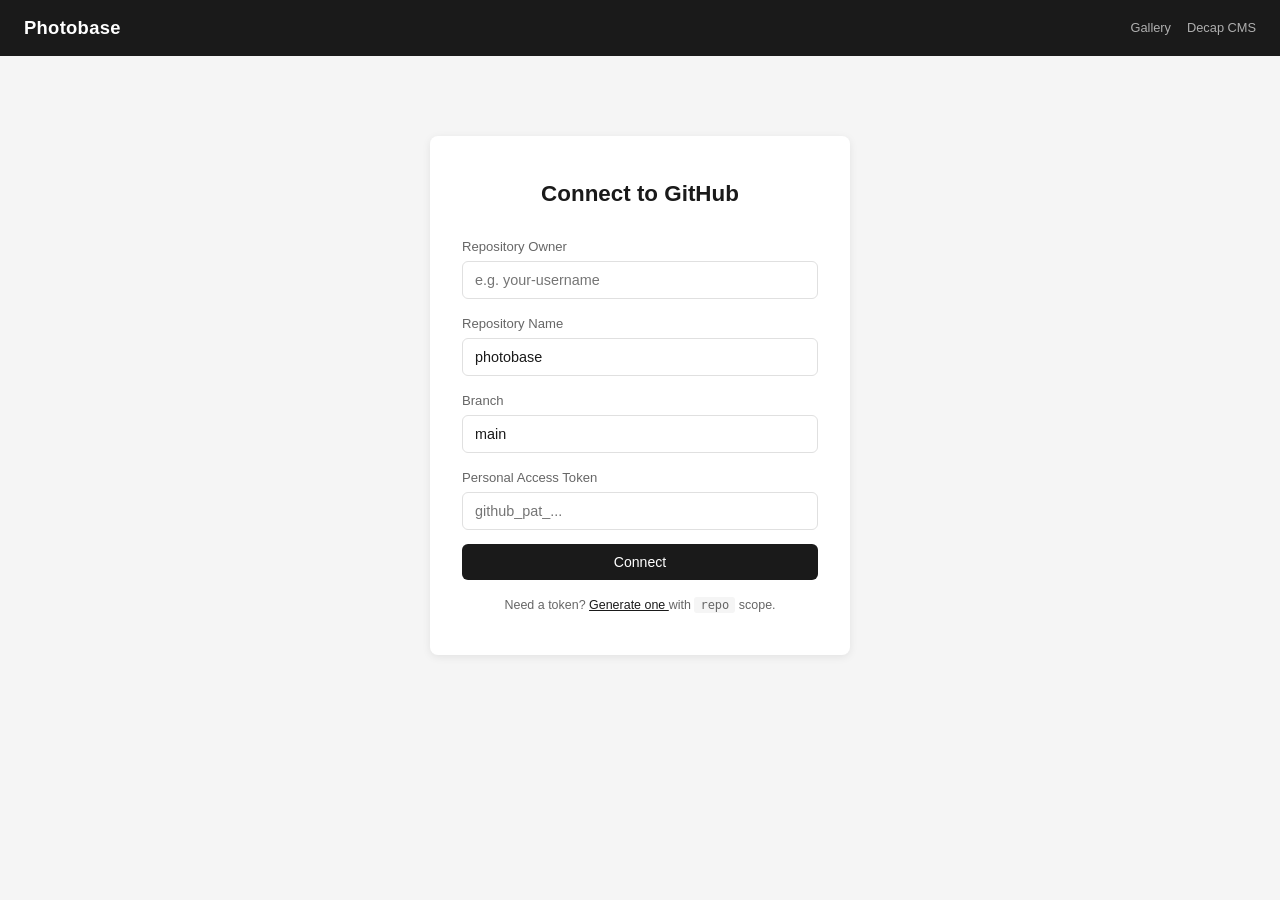
==== manage/index.html @ 69cb4436 "Initial commit" ====
<!DOCTYPE html>
<html lang="en">
<head>
  <meta charset="UTF-8" />
  <meta name="viewport" content="width=device-width, initial-scale=1.0" />
  <title>Photobase — Manage</title>
  <link rel="stylesheet" href="../style.css" />
  <style>
    .connect-form {
      max-width: 420px;
      margin: 80px auto;
      padding: 40px 32px;
      background: var(--surface);
      border-radius: var(--radius);
      box-shadow: var(--shadow);
    }

    .connect-form h1 {
      font-size: 1.4rem;
      margin-bottom: 24px;
      text-align: center;
    }

    .form-group {
      margin-bottom: 14px;
    }

    .form-group label {
      display: block;
      font-size: 0.82rem;
      font-weight: 500;
      margin-bottom: 4px;
      color: var(--text-secondary);
    }

    .form-group input,
    .form-group textarea {
      width: 100%;
      padding: 10px 12px;
      border: 1px solid var(--border);
      border-radius: 6px;
      font-size: 0.9rem;
      font-family: inherit;
      background: var(--surface);
      color: var(--text);
    }

    .form-group input:focus,
    .form-group textarea:focus {
      outline: none;
      border-color: var(--text);
    }

    .btn {
      padding: 10px 20px;
      border: none;
      border-radius: 6px;
      font-size: 0.88rem;
      font-weight: 500;
      cursor: pointer;
      transition: background 0.2s, opacity 0.2s;
      font-family: inherit;
    }

    .btn:disabled {
      opacity: 0.5;
      cursor: not-allowed;
    }

    .btn-primary {
      background: var(--text);
      color: white;
    }

    .btn-primary:hover:not(:disabled) {
      background: #333;
    }

    .btn-danger {
      background: #e74c3c;
      color: white;
    }

    .btn-danger:hover:not(:disabled) {
      background: #c0392b;
    }

    .btn-outline {
      background: transparent;
      border: 1px solid var(--border);
      color: var(--text);
    }

    .btn-outline:hover:not(:disabled) {
      background: var(--bg);
    }

    .hint {
      font-size: 0.78rem;
      color: var(--text-secondary);
      text-align: center;
      margin-top: 16px;
      line-height: 1.5;
    }

    .hint a {
      color: var(--text);
    }

    .hint code {
      font-size: 0.75rem;
      background: var(--bg);
      padding: 1px 6px;
      border-radius: 3px;
    }

    .dashboard-header {
      display: flex;
      align-items: center;
      justify-content: space-between;
      padding: 14px 24px;
      background: var(--text);
      color: white;
    }

    .dashboard-header h2 {
      font-size: 1.05rem;
      font-weight: 600;
    }

    .dashboard-header .repo-badge {
      font-size: 0.78rem;
      color: rgba(255,255,255,0.55);
    }

    .dashboard-header .btn-outline {
      color: white;
      border-color: rgba(255,255,255,0.3);
      font-size: 0.8rem;
      padding: 6px 14px;
    }

    .dashboard-header .btn-outline:hover {
      border-color: rgba(255,255,255,0.6);
    }

    .toolbar {
      display: flex;
      gap: 8px;
      align-items: center;
      padding: 14px 24px;
      background: var(--surface);
      border-bottom: 1px solid var(--border);
      flex-wrap: wrap;
    }

    .save-status {
      font-size: 0.82rem;
      color: var(--text-secondary);
      margin-left: auto;
    }

    .save-status.success { color: #27ae60; }
    .save-status.error { color: #e74c3c; }
    .save-status.loading { color: #e67e22; }

    .admin-grid {
      display: grid;
      grid-template-columns: repeat(auto-fill, minmax(280px, 1fr));
      gap: 16px;
      padding: 24px;
    }

    .admin-card {
      background: var(--surface);
      border-radius: var(--radius);
      box-shadow: var(--shadow);
      overflow: hidden;
      transition: transform 0.2s, opacity 0.2s;
      position: relative;
    }

    .admin-card.dragging {
      opacity: 0.4;
      transform: scale(0.96);
    }

    .admin-card.drag-over {
      outline: 2px dashed var(--text);
      outline-offset: -2px;
    }

    .admin-card img {
      width: 100%;
      height: 180px;
      object-fit: cover;
      display: block;
    }

    .admin-card .card-body {
      padding: 12px;
    }

    .admin-card .card-body h4 {
      font-size: 0.88rem;
      font-weight: 600;
      margin-bottom: 4px;
    }

    .admin-card .card-body .category-tag {
      font-size: 0.72rem;
      color: var(--text-secondary);
      background: var(--bg);
      padding: 2px 8px;
      border-radius: 10px;
      display: inline-block;
    }

    .admin-card .card-actions {
      display: flex;
      gap: 4px;
      padding: 8px 12px;
      border-top: 1px solid var(--border);
    }

    .admin-card .card-actions button {
      flex: 1;
      padding: 6px;
      border: none;
      border-radius: 4px;
      font-size: 0.78rem;
      cursor: pointer;
      transition: background 0.2s;
    }

    .drag-handle {
      position: absolute;
      top: 8px;
      left: 8px;
      background: rgba(0,0,0,0.45);
      color: white;
      width: 28px;
      height: 28px;
      border-radius: 4px;
      display: flex;
      align-items: center;
      justify-content: center;
      cursor: grab;
      font-size: 1.1rem;
      user-select: none;
      z-index: 2;
      line-height: 1;
    }

    .drag-handle:active {
      cursor: grabbing;
    }

    .modal {
      position: fixed;
      inset: 0;
      background: rgba(0,0,0,0.5);
      z-index: 1000;
      display: flex;
      align-items: center;
      justify-content: center;
      padding: 16px;
    }

    .modal-content {
      background: var(--surface);
      border-radius: var(--radius);
      padding: 32px;
      width: 100%;
      max-width: 480px;
      max-height: 90vh;
      overflow-y: auto;
    }

    .modal-content h3 {
      font-size: 1.15rem;
      margin-bottom: 20px;
    }

    .modal-close {
      float: right;
      background: none;
      border: none;
      font-size: 1.5rem;
      cursor: pointer;
      color: var(--text-secondary);
      line-height: 1;
      padding: 0 4px;
    }

    .upload-zone {
      border: 2px dashed var(--border);
      border-radius: 6px;
      padding: 28px;
      text-align: center;
      cursor: pointer;
      transition: border-color 0.2s, background 0.2s;
      color: var(--text-secondary);
      font-size: 0.85rem;
    }

    .upload-zone:hover {
      border-color: var(--text);
    }

    .upload-zone.drag-over {
      border-color: var(--text);
      background: var(--bg);
    }

    .preview-container {
      margin-top: 12px;
    }

    .preview-container img {
      max-width: 100%;
      max-height: 200px;
      border-radius: 4px;
      display: block;
    }

    .preview-container .btn {
      margin-top: 8px;
      width: 100%;
    }

    .modal-actions {
      display: flex;
      gap: 8px;
      margin-top: 20px;
    }

    .modal-actions .btn {
      flex: 1;
    }

    @media (max-width: 640px) {
      .admin-grid {
        grid-template-columns: 1fr;
        padding: 16px;
      }

      .connect-form {
        margin: 40px 16px;
        padding: 24px 20px;
      }

      .toolbar {
        padding: 12px 16px;
      }

      .dashboard-header {
        padding: 12px 16px;
      }
    }
  </style>
</head>
<body>
  <header>
    <h1>Photobase</h1>
    <nav>
      <a href="../">Gallery</a>
      <a href="../admin/">Decap CMS</a>
    </nav>
  </header>

  <div id="connect-form" class="connect-form">
    <h1>Connect to GitHub</h1>

    <div class="form-group">
      <label for="owner">Repository Owner</label>
      <input id="owner" placeholder="e.g. your-username" autocomplete="off" />
    </div>

    <div class="form-group">
      <label for="repo">Repository Name</label>
      <input id="repo" placeholder="e.g. photobase" value="photobase" autocomplete="off" />
    </div>

    <div class="form-group">
      <label for="branch">Branch</label>
      <input id="branch" value="main" autocomplete="off" />
    </div>

    <div class="form-group">
      <label for="token">Personal Access Token</label>
      <input id="token" type="password" placeholder="github_pat_..." autocomplete="off" />
    </div>

    <button class="btn btn-primary" onclick="connect()" style="width:100%">Connect</button>

    <p class="hint">
      Need a token?
      <a href="https://github.com/settings/tokens/new?scopes=repo&description=Photobase" target="_blank">
        Generate one
      </a>
      with <code>repo</code> scope.
    </p>
  </div>

  <div id="dashboard" style="display:none">
    <div class="dashboard-header">
      <div>
        <h2>Photobase Manager</h2>
        <span class="repo-badge" id="repo-badge"></span>
      </div>
      <button class="btn btn-outline" onclick="disconnect()">Disconnect</button>
    </div>

    <div class="toolbar">
      <button class="btn btn-primary" onclick="openAddModal()">+ Add Photo</button>
      <button class="btn btn-primary" onclick="saveChanges()" id="save-btn">Save Changes</button>
      <span class="save-status" id="save-status"></span>
    </div>

    <div id="photo-grid" class="admin-grid"></div>
  </div>

  <div id="modal" class="modal" style="display:none">
    <div class="modal-content">
      <button class="modal-close" onclick="closeModal()">&times;</button>
      <h3 id="modal-title">Add Photo</h3>

      <div class="form-group">
        <label for="photo-title">Title</label>
        <input id="photo-title" placeholder="Photo title" />
      </div>

      <div class="form-group">
        <label for="photo-category">Category</label>
        <input id="photo-category" placeholder="e.g. Landscape, Portrait" />
      </div>

      <div class="form-group">
        <label for="photo-description">Description</label>
        <textarea id="photo-description" rows="3" placeholder="Optional description"></textarea>
      </div>

      <div class="form-group">
        <label>Image</label>
        <div class="upload-zone" id="upload-zone">
          <p>Drop an image here or click to select</p>
        </div>
        <input type="file" id="file-input" accept="image/*" style="display:none" />
        <div class="preview-container" id="preview-container" style="display:none">
          <img id="preview-img" alt="Preview" />
          <button class="btn btn-outline" onclick="removeImage()">Remove Image</button>
        </div>
      </div>

      <div class="modal-actions">
        <button class="btn btn-primary" onclick="savePhoto()" id="save-photo-btn">Add Photo</button>
        <button class="btn btn-outline" onclick="closeModal()">Cancel</button>
      </div>

      <input type="hidden" id="edit-id" />
      <input type="hidden" id="edit-index" />
    </div>
  </div>

  <script src="app.js"></script>
</body>
</html>
---- style.css ----
*, *::before, *::after {
  margin: 0;
  padding: 0;
  box-sizing: border-box;
}

:root {
  --bg: #f5f5f5;
  --surface: #ffffff;
  --text: #1a1a1a;
  --text-secondary: #666;
  --border: #e0e0e0;
  --shadow: 0 2px 8px rgba(0,0,0,0.08);
  --radius: 8px;
  --header-height: 56px;
}

body {
  font-family: -apple-system, BlinkMacSystemFont, 'Segoe UI', Roboto, Oxygen, Ubuntu, sans-serif;
  background: var(--bg);
  color: var(--text);
  line-height: 1.6;
}

[x-cloak] {
  display: none !important;
}

header {
  background: var(--text);
  color: white;
  padding: 0 24px;
  height: var(--header-height);
  display: flex;
  align-items: center;
  justify-content: space-between;
  position: sticky;
  top: 0;
  z-index: 100;
}

header h1 {
  font-size: 1.15rem;
  font-weight: 600;
  letter-spacing: 0.3px;
}

header nav {
  display: flex;
  gap: 16px;
}

header nav a {
  color: rgba(255,255,255,0.65);
  text-decoration: none;
  font-size: 0.8rem;
  transition: color 0.2s;
}

header nav a:hover {
  color: white;
}

main {
  max-width: 1400px;
  margin: 0 auto;
  padding: 32px 16px;
}

.filters {
  display: flex;
  gap: 8px;
  flex-wrap: wrap;
  margin-bottom: 24px;
  padding-bottom: 16px;
  border-bottom: 1px solid var(--border);
}

.filter-btn {
  padding: 6px 16px;
  border: 1px solid var(--border);
  border-radius: 20px;
  background: var(--surface);
  color: var(--text-secondary);
  cursor: pointer;
  font-size: 0.82rem;
  transition: all 0.2s;
}

.filter-btn:hover {
  border-color: var(--text);
  color: var(--text);
}

.filter-btn.active {
  background: var(--text);
  color: white;
  border-color: var(--text);
}

.photo-grid {
  columns: 3;
  column-gap: 16px;
}

.photo-card {
  break-inside: avoid;
  margin-bottom: 16px;
  border-radius: var(--radius);
  overflow: hidden;
  background: var(--surface);
  box-shadow: var(--shadow);
  cursor: pointer;
  transition: transform 0.2s, box-shadow 0.2s;
}

.photo-card:hover {
  transform: translateY(-3px);
  box-shadow: 0 6px 20px rgba(0,0,0,0.1);
}

.photo-card img {
  width: 100%;
  display: block;
}

.photo-card .info {
  padding: 12px;
}

.photo-card .info h3 {
  font-size: 0.92rem;
  font-weight: 600;
  margin-bottom: 2px;
}

.photo-card .info span {
  font-size: 0.78rem;
  color: var(--text-secondary);
}

.lightbox-overlay {
  position: fixed;
  inset: 0;
  background: rgba(0,0,0,0.92);
  z-index: 1000;
  display: flex;
  align-items: center;
  justify-content: center;
}

.lightbox-content {
  position: relative;
  max-width: 90vw;
  max-height: 90vh;
}

.lightbox-content img {
  max-width: 100%;
  max-height: 85vh;
  object-fit: contain;
  border-radius: 4px;
}

.lightbox-close {
  position: absolute;
  top: -40px;
  right: 0;
  background: none;
  border: none;
  color: white;
  font-size: 2rem;
  cursor: pointer;
  padding: 4px 8px;
  line-height: 1;
}

.lightbox-nav {
  position: absolute;
  top: 50%;
  transform: translateY(-50%);
  background: rgba(255,255,255,0.08);
  border: none;
  color: white;
  font-size: 1.5rem;
  padding: 16px 10px;
  cursor: pointer;
  border-radius: 4px;
  transition: background 0.2s;
  line-height: 1;
}

.lightbox-nav:hover {
  background: rgba(255,255,255,0.2);
}

.lightbox-prev {
  left: -56px;
}

.lightbox-next {
  right: -56px;
}

.lightbox-info {
  position: absolute;
  bottom: -48px;
  left: 0;
  right: 0;
  color: rgba(255,255,255,0.8);
  text-align: center;
}

.lightbox-info h3 {
  font-size: 1rem;
  font-weight: 500;
}

.lightbox-info p {
  font-size: 0.85rem;
  color: rgba(255,255,255,0.55);
}

.empty-state {
  text-align: center;
  padding: 80px 20px;
  color: var(--text-secondary);
}

.empty-state h2 {
  font-size: 1.4rem;
  margin-bottom: 8px;
  color: var(--text);
}

.fade-enter {
  animation: fadeIn 0.25s ease;
}

@keyframes fadeIn {
  from { opacity: 0; transform: scale(0.96); }
  to { opacity: 1; transform: scale(1); }
}

@media (max-width: 1024px) {
  .photo-grid { columns: 2; }
}

@media (max-width: 640px) {
  .photo-grid { columns: 1; }

  .lightbox-prev { left: 8px; }
  .lightbox-next { right: 8px; }

  main { padding: 20px 12px; }

  header { padding: 0 16px; }
}
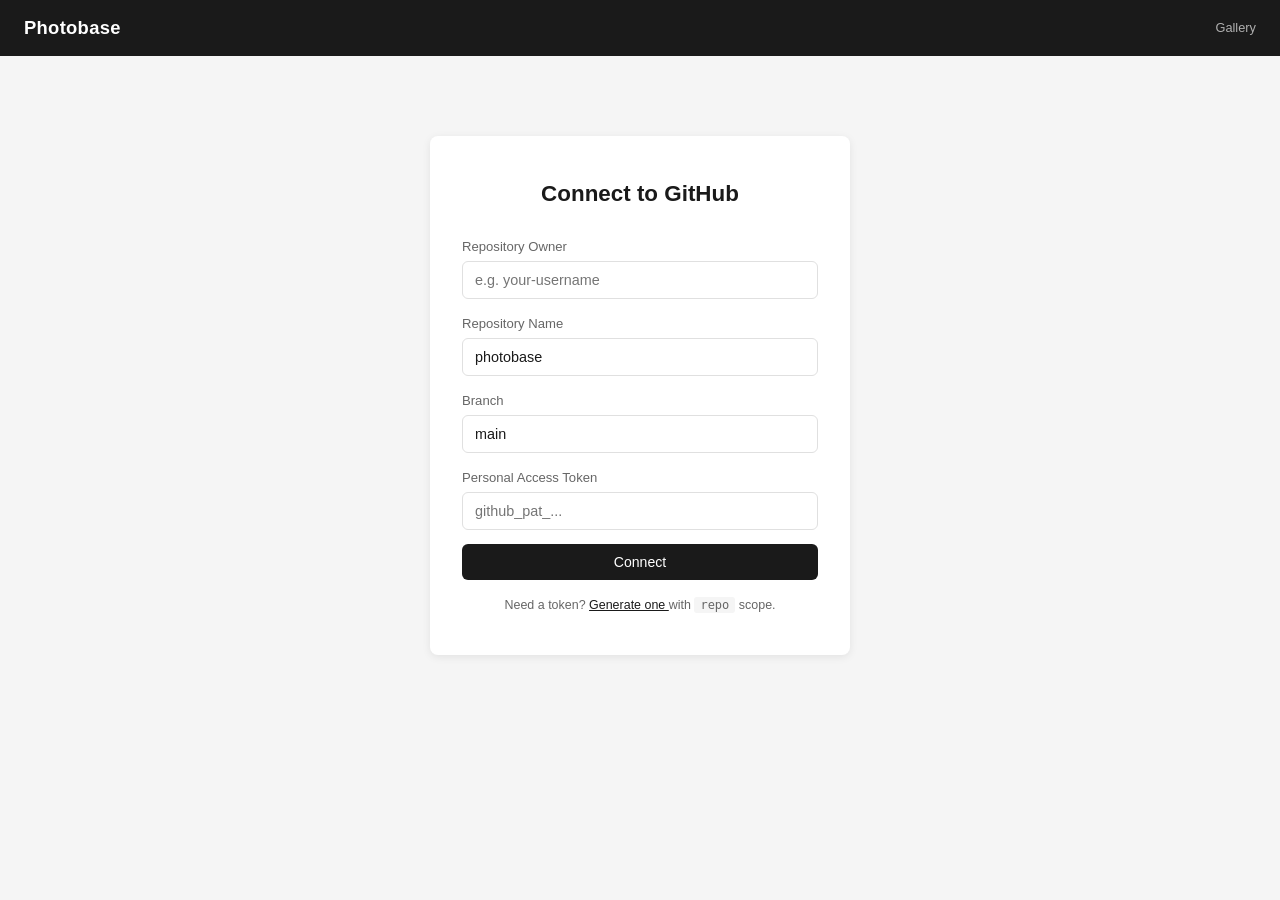
==== commit 5402c79f: "remove Decap CMS, keep PAT admin only" ====
--- a/manage/index.html
+++ b/manage/index.html
@@ -365,7 +365,6 @@
     <h1>Photobase</h1>
     <nav>
       <a href="../">Gallery</a>
-      <a href="../admin/">Decap CMS</a>
     </nav>
   </header>
 
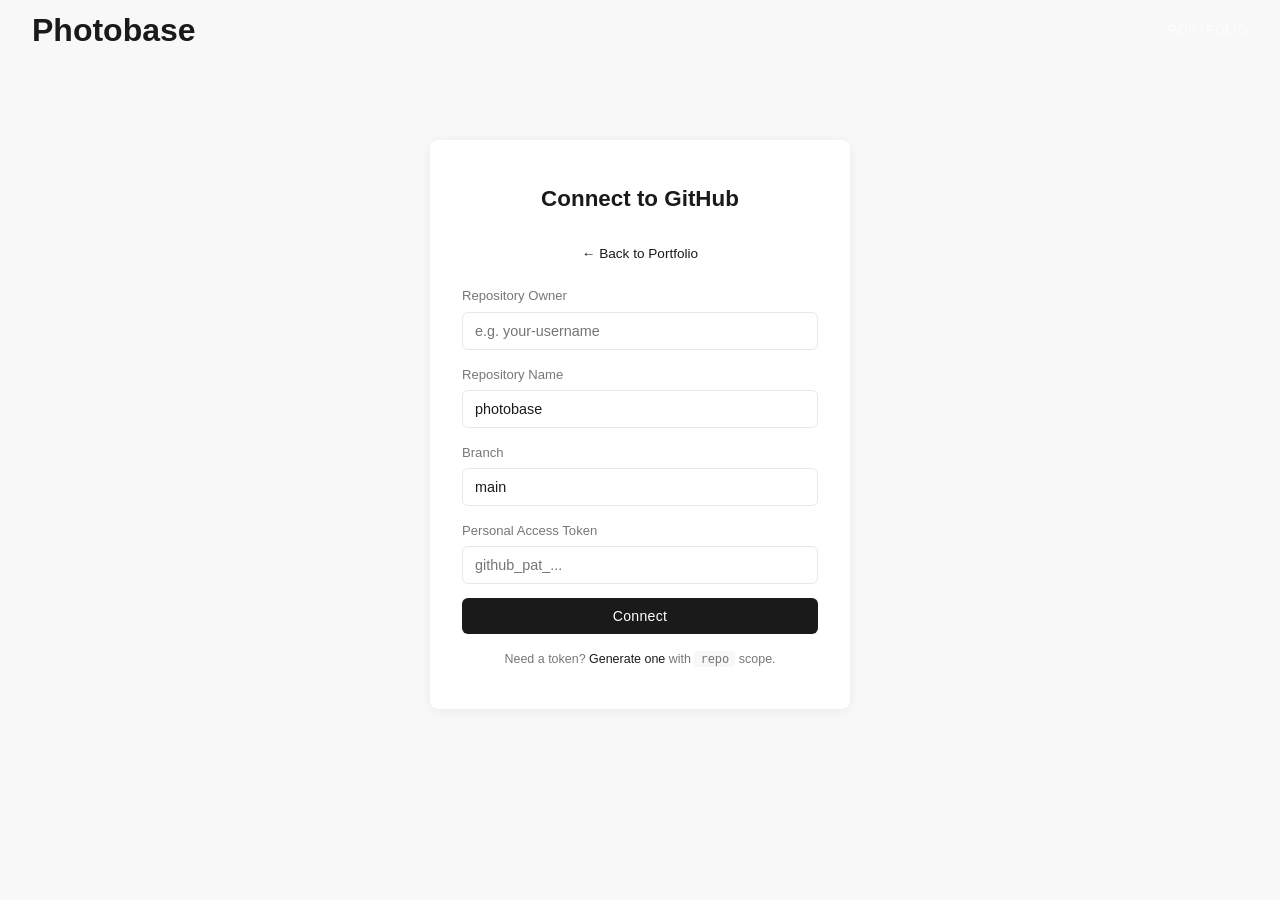
==== commit 7f8d1664: "add back-to-portfolio links on manage page" ====
--- a/manage/index.html
+++ b/manage/index.html
@@ -361,15 +361,18 @@
   </style>
 </head>
 <body>
-  <header>
+  <header style="position:relative">
     <h1>Photobase</h1>
     <nav>
-      <a href="../">Gallery</a>
+      <a href="../">Portfolio</a>
     </nav>
   </header>
 
   <div id="connect-form" class="connect-form">
     <h1>Connect to GitHub</h1>
+    <p style="text-align:center;margin-bottom:20px;font-size:0.85rem;color:var(--text-secondary)">
+      <a href="../" style="color:var(--text)">&larr; Back to Portfolio</a>
+    </p>
 
     <div class="form-group">
       <label for="owner">Repository Owner</label>
@@ -404,9 +407,12 @@
 
   <div id="dashboard" style="display:none">
     <div class="dashboard-header">
-      <div>
-        <h2>Photobase Manager</h2>
-        <span class="repo-badge" id="repo-badge"></span>
+      <div style="display:flex;align-items:center;gap:16px">
+        <a href="../" style="color:rgba(255,255,255,0.5);font-size:0.82rem">&larr; Portfolio</a>
+        <div>
+          <h2>Photobase Manager</h2>
+          <span class="repo-badge" id="repo-badge"></span>
+        </div>
       </div>
       <button class="btn btn-outline" onclick="disconnect()">Disconnect</button>
     </div>
--- a/style.css
+++ b/style.css
@@ -5,86 +5,296 @@
 }
 
 :root {
-  --bg: #f5f5f5;
+  --bg: #f8f8f8;
   --surface: #ffffff;
   --text: #1a1a1a;
-  --text-secondary: #666;
-  --border: #e0e0e0;
-  --shadow: 0 2px 8px rgba(0,0,0,0.08);
+  --text-secondary: #777;
+  --text-light: #aaa;
+  --border: #e8e8e8;
+  --shadow: 0 2px 12px rgba(0,0,0,0.06);
   --radius: 8px;
-  --header-height: 56px;
+  --header-height: 60px;
+  --section-padding: 80px 0;
+  --content-width: 1200px;
+  --font: -apple-system, BlinkMacSystemFont, 'Segoe UI', Roboto, Oxygen, Ubuntu, sans-serif;
+}
+
+html {
+  scroll-behavior: smooth;
 }
 
 body {
-  font-family: -apple-system, BlinkMacSystemFont, 'Segoe UI', Roboto, Oxygen, Ubuntu, sans-serif;
+  font-family: var(--font);
   background: var(--bg);
   color: var(--text);
-  line-height: 1.6;
-}
-
-[x-cloak] {
-  display: none !important;
-}
+  line-height: 1.7;
+  animation: pageIn 0.4s ease;
+}
+
+@keyframes pageIn {
+  from { opacity: 0; }
+  to { opacity: 1; }
+}
+
+[x-cloak] { display: none !important; }
+
+img { max-width: 100%; display: block; }
+a { color: inherit; text-decoration: none; }
+
+.container {
+  max-width: var(--content-width);
+  margin: 0 auto;
+  padding: 0 24px;
+}
+
+section {
+  padding: var(--section-padding);
+}
+
+.section-title {
+  font-size: 1.8rem;
+  font-weight: 300;
+  text-align: center;
+  margin-bottom: 8px;
+  letter-spacing: 1px;
+}
+
+.section-subtitle {
+  text-align: center;
+  color: var(--text-secondary);
+  margin-bottom: 48px;
+  font-size: 0.95rem;
+}
+
+.btn {
+  display: inline-block;
+  padding: 12px 32px;
+  border-radius: 30px;
+  font-size: 0.9rem;
+  font-weight: 500;
+  cursor: pointer;
+  transition: all 0.25s;
+  border: none;
+  font-family: inherit;
+  letter-spacing: 0.3px;
+}
+
+.btn-primary {
+  background: var(--text);
+  color: white;
+}
+
+.btn-primary:hover {
+  background: #333;
+  transform: translateY(-1px);
+}
+
+.btn-outline {
+  background: transparent;
+  border: 1px solid currentColor;
+}
+
+/* ========== Navigation ========== */
 
 header {
-  background: var(--text);
-  color: white;
-  padding: 0 24px;
+  position: fixed;
+  top: 0;
+  left: 0;
+  right: 0;
   height: var(--header-height);
   display: flex;
   align-items: center;
   justify-content: space-between;
-  position: sticky;
-  top: 0;
-  z-index: 100;
-}
-
-header h1 {
-  font-size: 1.15rem;
+  padding: 0 32px;
+  background: transparent;
+  z-index: 1000;
+  transition: background 0.3s, box-shadow 0.3s;
+}
+
+header.scrolled {
+  background: rgba(255,255,255,0.97);
+  box-shadow: 0 1px 8px rgba(0,0,0,0.08);
+  backdrop-filter: blur(8px);
+}
+
+header.scrolled .logo,
+header.scrolled nav a {
+  color: var(--text);
+}
+
+.logo {
+  font-size: 1.1rem;
   font-weight: 600;
-  letter-spacing: 0.3px;
+  letter-spacing: 0.5px;
+  color: white;
+  transition: color 0.3s;
 }
 
 header nav {
   display: flex;
-  gap: 16px;
+  gap: 28px;
 }
 
 header nav a {
-  color: rgba(255,255,255,0.65);
-  text-decoration: none;
-  font-size: 0.8rem;
+  font-size: 0.82rem;
+  font-weight: 500;
+  color: rgba(255,255,255,0.8);
   transition: color 0.2s;
+  letter-spacing: 0.5px;
+  text-transform: uppercase;
 }
 
 header nav a:hover {
   color: white;
 }
 
-main {
-  max-width: 1400px;
-  margin: 0 auto;
-  padding: 32px 16px;
+header.scrolled nav a {
+  color: var(--text-secondary);
+}
+
+header.scrolled nav a:hover,
+header.scrolled nav a.active {
+  color: var(--text);
+}
+
+header nav a.active {
+  color: white;
+}
+
+.menu-backdrop {
+  display: none;
+}
+
+@media (max-width: 768px) {
+  .menu-backdrop {
+    display: block;
+    position: fixed;
+    inset: 0;
+    background: rgba(0,0,0,0.3);
+    z-index: 999;
+  }
+}
+
+.hamburger {
+  display: none;
+  background: none;
+  border: none;
+  cursor: pointer;
+  padding: 4px;
+  z-index: 1001;
+}
+
+.hamburger span {
+  display: block;
+  width: 22px;
+  height: 2px;
+  background: white;
+  margin: 5px 0;
+  transition: all 0.3s;
+  border-radius: 1px;
+}
+
+header.scrolled .hamburger span {
+  background: var(--text);
+}
+
+.hamburger.open span:nth-child(1) {
+  transform: rotate(45deg) translate(5px, 5px);
+}
+
+.hamburger.open span:nth-child(2) {
+  opacity: 0;
+}
+
+.hamburger.open span:nth-child(3) {
+  transform: rotate(-45deg) translate(5px, -5px);
+}
+
+/* ========== Hero ========== */
+
+#home {
+  position: relative;
+  height: 100vh;
+  min-height: 500px;
+  display: flex;
+  align-items: center;
+  justify-content: center;
+  overflow: hidden;
+  padding: 0;
+}
+
+.hero-bg {
+  position: absolute;
+  inset: 0;
+  background-size: cover;
+  background-position: center;
+}
+
+.hero-overlay {
+  position: absolute;
+  inset: 0;
+  background: rgba(0,0,0,0.45);
+}
+
+.hero-content {
+  position: relative;
+  z-index: 1;
+  text-align: center;
+  color: white;
+  padding: 24px;
+}
+
+.hero-content h1 {
+  font-size: 3.5rem;
+  font-weight: 200;
+  letter-spacing: 3px;
+  margin-bottom: 16px;
+  line-height: 1.2;
+}
+
+.hero-content p {
+  font-size: 1.1rem;
+  font-weight: 300;
+  opacity: 0.85;
+  margin-bottom: 36px;
+  letter-spacing: 1px;
+}
+
+.hero-content .btn {
+  color: white;
+  border: 1px solid rgba(255,255,255,0.6);
+}
+
+.hero-content .btn:hover {
+  background: white;
+  color: var(--text);
+  border-color: white;
+}
+
+/* ========== Gallery ========== */
+
+#gallery {
+  background: var(--surface);
 }
 
 .filters {
   display: flex;
   gap: 8px;
   flex-wrap: wrap;
-  margin-bottom: 24px;
-  padding-bottom: 16px;
-  border-bottom: 1px solid var(--border);
+  justify-content: center;
+  margin-bottom: 32px;
 }
 
 .filter-btn {
-  padding: 6px 16px;
+  padding: 6px 18px;
   border: 1px solid var(--border);
   border-radius: 20px;
-  background: var(--surface);
+  background: transparent;
   color: var(--text-secondary);
   cursor: pointer;
   font-size: 0.82rem;
   transition: all 0.2s;
+  font-family: inherit;
 }
 
 .filter-btn:hover {
@@ -108,15 +318,12 @@
   margin-bottom: 16px;
   border-radius: var(--radius);
   overflow: hidden;
-  background: var(--surface);
-  box-shadow: var(--shadow);
   cursor: pointer;
-  transition: transform 0.2s, box-shadow 0.2s;
+  transition: transform 0.3s;
 }
 
 .photo-card:hover {
-  transform: translateY(-3px);
-  box-shadow: 0 6px 20px rgba(0,0,0,0.1);
+  transform: translateY(-4px);
 }
 
 .photo-card img {
@@ -125,25 +332,252 @@
 }
 
 .photo-card .info {
-  padding: 12px;
-}
-
-.photo-card .info h3 {
+  display: none;
+}
+
+/* ========== Services ========== */
+
+.services-grid {
+  display: grid;
+  grid-template-columns: repeat(auto-fit, minmax(240px, 1fr));
+  gap: 24px;
+}
+
+.service-card {
+  background: var(--surface);
+  border-radius: var(--radius);
+  padding: 40px 28px;
+  text-align: center;
+  box-shadow: var(--shadow);
+  transition: transform 0.25s;
+}
+
+.service-card:hover {
+  transform: translateY(-3px);
+}
+
+.service-card .icon {
+  width: 56px;
+  height: 56px;
+  border-radius: 50%;
+  background: var(--bg);
+  display: flex;
+  align-items: center;
+  justify-content: center;
+  margin: 0 auto 20px;
+  font-size: 1.3rem;
+  color: var(--text);
+}
+
+.service-card h3 {
+  font-size: 1.05rem;
+  font-weight: 600;
+  margin-bottom: 12px;
+}
+
+.service-card p {
+  font-size: 0.9rem;
+  color: var(--text-secondary);
+  line-height: 1.6;
+}
+
+/* ========== Testimonials ========== */
+
+#testimonials {
+  background: var(--surface);
+}
+
+.testimonials-grid {
+  display: grid;
+  grid-template-columns: repeat(auto-fit, minmax(280px, 1fr));
+  gap: 24px;
+}
+
+.testimonial-card {
+  background: var(--bg);
+  border-radius: var(--radius);
+  padding: 32px 24px;
+  text-align: center;
+}
+
+.testimonial-card img {
+  width: 64px;
+  height: 64px;
+  border-radius: 50%;
+  object-fit: cover;
+  margin: 0 auto 16px;
+}
+
+.testimonial-card .text {
   font-size: 0.92rem;
+  color: var(--text-secondary);
+  font-style: italic;
+  line-height: 1.7;
+  margin-bottom: 16px;
+}
+
+.testimonial-card h4 {
+  font-size: 0.9rem;
   font-weight: 600;
-  margin-bottom: 2px;
-}
-
-.photo-card .info span {
-  font-size: 0.78rem;
-  color: var(--text-secondary);
-}
+}
+
+/* ========== About ========== */
+
+.about-grid {
+  display: grid;
+  grid-template-columns: 280px 1fr;
+  gap: 48px;
+  align-items: start;
+}
+
+.about-grid img {
+  width: 100%;
+  border-radius: var(--radius);
+}
+
+.about-grid .bio {
+  font-size: 0.95rem;
+  color: var(--text-secondary);
+  line-height: 1.8;
+  margin-bottom: 24px;
+}
+
+.social-links {
+  display: flex;
+  gap: 20px;
+}
+
+.social-links a {
+  font-size: 0.85rem;
+  color: var(--text-secondary);
+  transition: color 0.2s;
+}
+
+.social-links a:hover {
+  color: var(--text);
+}
+
+/* ========== Contact ========== */
+
+#contact {
+  text-align: center;
+  background: var(--text);
+  color: white;
+}
+
+#contact .section-subtitle {
+  color: rgba(255,255,255,0.6);
+}
+
+.contact-email {
+  display: inline-block;
+  font-size: 1.3rem;
+  font-weight: 300;
+  color: rgba(255,255,255,0.85);
+  margin-bottom: 32px;
+  letter-spacing: 0.5px;
+  transition: color 0.2s;
+}
+
+.contact-email:hover {
+  color: white;
+}
+
+.contact-social {
+  display: flex;
+  gap: 16px;
+  justify-content: center;
+}
+
+.contact-social a {
+  display: flex;
+  align-items: center;
+  justify-content: center;
+  width: 44px;
+  height: 44px;
+  border-radius: 50%;
+  border: 1px solid rgba(255,255,255,0.3);
+  color: rgba(255,255,255,0.7);
+  font-size: 0.8rem;
+  text-transform: uppercase;
+  transition: all 0.2s;
+}
+
+.contact-social a:hover {
+  border-color: white;
+  color: white;
+}
+
+/* ========== Instagram ========== */
+
+#instagram {
+  padding-bottom: 0;
+}
+
+.instagram-header {
+  text-align: center;
+  margin-bottom: 32px;
+}
+
+.instagram-header .handle {
+  font-size: 1rem;
+  color: var(--text-secondary);
+  margin-bottom: 8px;
+}
+
+.insta-grid {
+  display: grid;
+  grid-template-columns: repeat(6, 1fr);
+  gap: 4px;
+  margin-bottom: 32px;
+}
+
+.insta-grid a {
+  display: block;
+  overflow: hidden;
+  position: relative;
+}
+
+.insta-grid a::after {
+  content: '';
+  position: absolute;
+  inset: 0;
+  background: rgba(0,0,0,0);
+  transition: background 0.3s;
+}
+
+.insta-grid a:hover::after {
+  background: rgba(0,0,0,0.15);
+}
+
+.insta-grid img {
+  width: 100%;
+  aspect-ratio: 1;
+  object-fit: cover;
+}
+
+.insta-cta {
+  text-align: center;
+  margin-bottom: 60px;
+}
+
+/* ========== Footer ========== */
+
+footer {
+  text-align: center;
+  padding: 24px;
+  font-size: 0.82rem;
+  color: var(--text-light);
+  border-top: 1px solid var(--border);
+}
+
+/* ========== Lightbox ========== */
 
 .lightbox-overlay {
   position: fixed;
   inset: 0;
   background: rgba(0,0,0,0.92);
-  z-index: 1000;
+  z-index: 2000;
   display: flex;
   align-items: center;
   justify-content: center;
@@ -151,13 +585,13 @@
 
 .lightbox-content {
   position: relative;
-  max-width: 90vw;
-  max-height: 90vh;
+  max-width: 88vw;
+  max-height: 88vh;
 }
 
 .lightbox-content img {
   max-width: 100%;
-  max-height: 85vh;
+  max-height: 82vh;
   object-fit: contain;
   border-radius: 4px;
 }
@@ -173,13 +607,17 @@
   cursor: pointer;
   padding: 4px 8px;
   line-height: 1;
-}
+  opacity: 0.7;
+  transition: opacity 0.2s;
+}
+
+.lightbox-close:hover { opacity: 1; }
 
 .lightbox-nav {
   position: absolute;
   top: 50%;
   transform: translateY(-50%);
-  background: rgba(255,255,255,0.08);
+  background: rgba(255,255,255,0.06);
   border: none;
   color: white;
   font-size: 1.5rem;
@@ -188,26 +626,23 @@
   border-radius: 4px;
   transition: background 0.2s;
   line-height: 1;
+  opacity: 0.7;
 }
 
 .lightbox-nav:hover {
-  background: rgba(255,255,255,0.2);
-}
-
-.lightbox-prev {
-  left: -56px;
-}
-
-.lightbox-next {
-  right: -56px;
-}
+  background: rgba(255,255,255,0.15);
+  opacity: 1;
+}
+
+.lightbox-prev { left: -56px; }
+.lightbox-next { right: -56px; }
 
 .lightbox-info {
   position: absolute;
   bottom: -48px;
   left: 0;
   right: 0;
-  color: rgba(255,255,255,0.8);
+  color: rgba(255,255,255,0.7);
   text-align: center;
 }
 
@@ -218,41 +653,93 @@
 
 .lightbox-info p {
   font-size: 0.85rem;
-  color: rgba(255,255,255,0.55);
-}
+  color: rgba(255,255,255,0.5);
+}
+
+/* ========== Empty State ========== */
 
 .empty-state {
   text-align: center;
-  padding: 80px 20px;
+  padding: 60px 20px;
   color: var(--text-secondary);
 }
 
 .empty-state h2 {
-  font-size: 1.4rem;
+  font-size: 1.3rem;
   margin-bottom: 8px;
   color: var(--text);
 }
 
-.fade-enter {
-  animation: fadeIn 0.25s ease;
-}
-
-@keyframes fadeIn {
-  from { opacity: 0; transform: scale(0.96); }
-  to { opacity: 1; transform: scale(1); }
-}
+/* ========== Responsive ========== */
 
 @media (max-width: 1024px) {
   .photo-grid { columns: 2; }
-}
-
-@media (max-width: 640px) {
+  .about-grid { grid-template-columns: 220px 1fr; gap: 32px; }
+  .insta-grid { grid-template-columns: repeat(3, 1fr); }
+}
+
+@media (max-width: 768px) {
+  :root { --section-padding: 60px 0; }
+
+  header { padding: 0 20px; }
+
+  .hamburger { display: block; }
+
+  header nav {
+    position: fixed;
+    top: 0;
+    right: -280px;
+    width: 280px;
+    height: 100vh;
+    background: var(--surface);
+    flex-direction: column;
+    padding: 80px 32px 32px;
+    gap: 20px;
+    transition: right 0.3s;
+    box-shadow: -4px 0 20px rgba(0,0,0,0.1);
+  }
+
+  header nav.open { right: 0; }
+
+  header nav a,
+  header.scrolled nav a {
+    color: var(--text);
+    font-size: 0.9rem;
+  }
+
+  header nav a.active {
+    color: var(--text);
+    font-weight: 600;
+  }
+
+  .hero-content h1 { font-size: 2.2rem; letter-spacing: 2px; }
+  .hero-content p { font-size: 0.95rem; }
+
   .photo-grid { columns: 1; }
+  .section-title { font-size: 1.5rem; }
+
+  .services-grid { grid-template-columns: 1fr; }
+
+  .testimonials-grid { grid-template-columns: 1fr; }
+
+  .about-grid {
+    grid-template-columns: 1fr;
+    gap: 24px;
+  }
+
+  .about-grid img {
+    max-width: 200px;
+  }
+
+  .insta-grid { grid-template-columns: repeat(2, 1fr); }
 
   .lightbox-prev { left: 8px; }
   .lightbox-next { right: 8px; }
-
-  main { padding: 20px 12px; }
-
-  header { padding: 0 16px; }
-}
+}
+
+@media (max-width: 480px) {
+  .hero-content h1 { font-size: 1.8rem; }
+  .section-title { font-size: 1.3rem; }
+  .contact-email { font-size: 1.1rem; }
+  .insta-grid { grid-template-columns: repeat(2, 1fr); }
+}
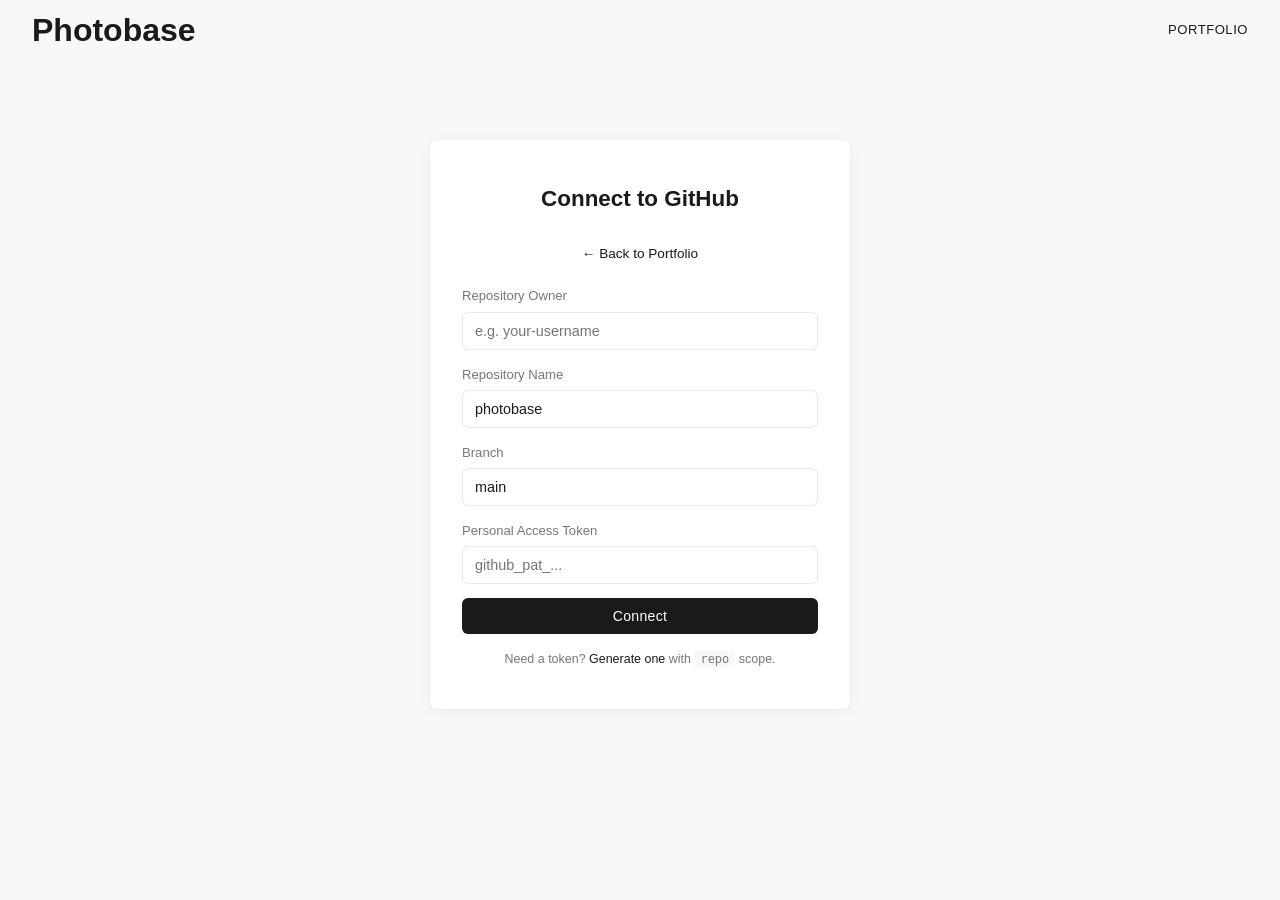
==== commit 2365aa33: "Branch name validation, Max-length on inputs, Token rotation reminder, Unsaved changes indicator" ====
--- a/manage/index.html
+++ b/manage/index.html
@@ -364,7 +364,7 @@
   <header style="position:relative">
     <h1>Photobase</h1>
     <nav>
-      <a href="../">Portfolio</a>
+      <a href="../" style="color:var(--text)">Portfolio</a>
     </nav>
   </header>
 
@@ -408,7 +408,7 @@
   <div id="dashboard" style="display:none">
     <div class="dashboard-header">
       <div style="display:flex;align-items:center;gap:16px">
-        <a href="../" style="color:rgba(255,255,255,0.5);font-size:0.82rem">&larr; Portfolio</a>
+        <a href="../" style="color:var(--text);font-size:0.82rem">&larr; Portfolio</a>
         <div>
           <h2>Photobase Manager</h2>
           <span class="repo-badge" id="repo-badge"></span>
@@ -433,17 +433,17 @@
 
       <div class="form-group">
         <label for="photo-title">Title</label>
-        <input id="photo-title" placeholder="Photo title" />
+        <input id="photo-title" placeholder="Photo title" maxlength="100" />
       </div>
 
       <div class="form-group">
         <label for="photo-category">Category</label>
-        <input id="photo-category" placeholder="e.g. Landscape, Portrait" />
+        <input id="photo-category" placeholder="e.g. Landscape, Portrait" maxlength="50" />
       </div>
 
       <div class="form-group">
         <label for="photo-description">Description</label>
-        <textarea id="photo-description" rows="3" placeholder="Optional description"></textarea>
+        <textarea id="photo-description" rows="3" placeholder="Optional description" maxlength="500"></textarea>
       </div>
 
       <div class="form-group">
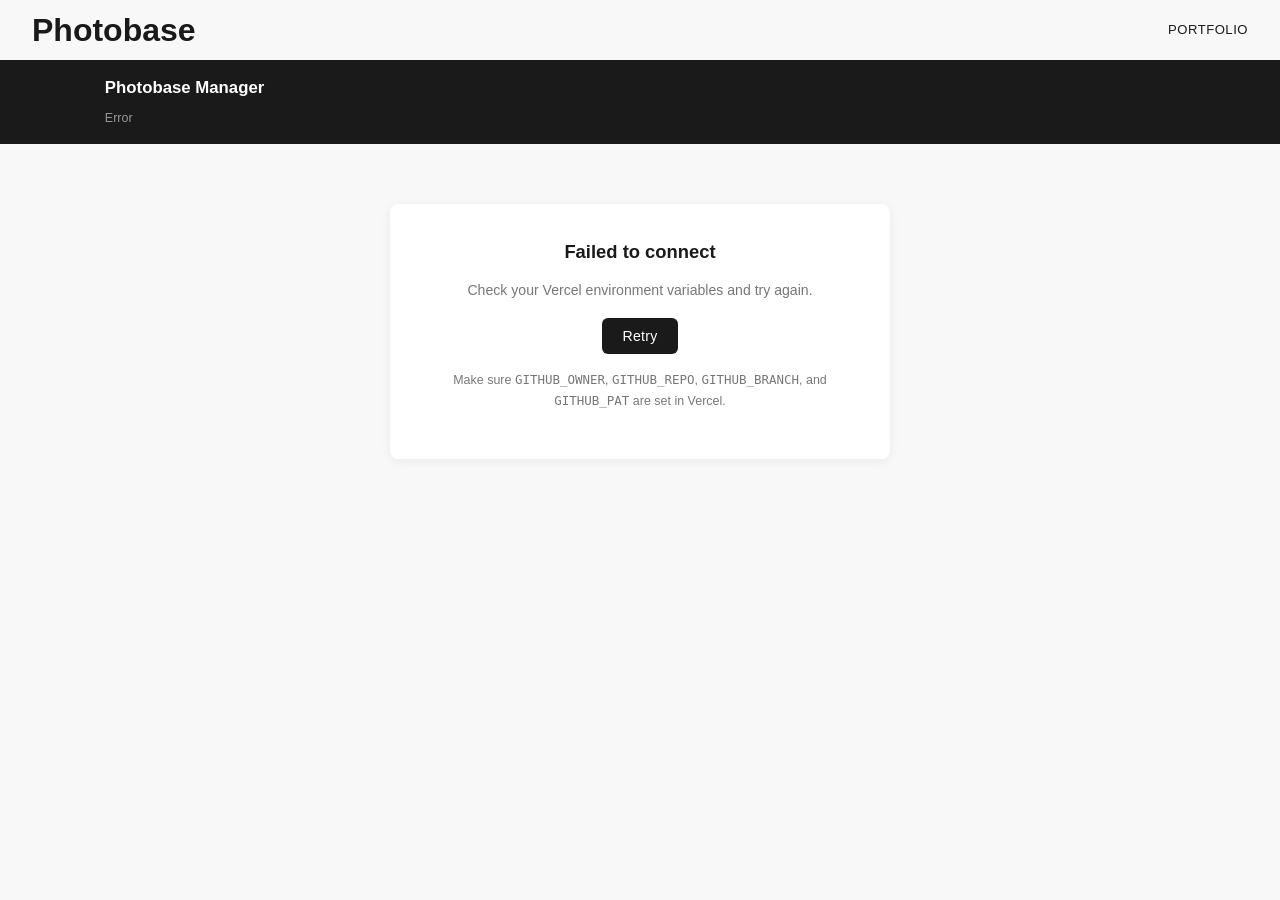
==== commit a7ad5ac0: "migrating to vercel" ====
--- a/manage/index.html
+++ b/manage/index.html
@@ -3,22 +3,221 @@
 <head>
   <meta charset="UTF-8" />
   <meta name="viewport" content="width=device-width, initial-scale=1.0" />
-  <title>Photobase — Manage</title>
+  <title>Photobase &mdash; Manage</title>
   <link rel="stylesheet" href="../style.css" />
   <style>
-    .connect-form {
-      max-width: 420px;
-      margin: 80px auto;
-      padding: 40px 32px;
+    .toolbar {
+      display: flex;
+      gap: 8px;
+      align-items: center;
+      padding: 14px 24px;
+      background: var(--surface);
+      border-bottom: 1px solid var(--border);
+      flex-wrap: wrap;
+    }
+
+    .save-status {
+      font-size: 0.82rem;
+      color: var(--text-secondary);
+      margin-left: auto;
+    }
+
+    .save-status.success { color: #27ae60; }
+    .save-status.error { color: #e74c3c; }
+    .save-status.loading { color: #e67e22; }
+
+    .dashboard-header {
+      display: flex;
+      align-items: center;
+      justify-content: space-between;
+      padding: 14px 24px;
+      background: var(--text);
+      color: white;
+    }
+
+    .dashboard-header h2 {
+      font-size: 1.05rem;
+      font-weight: 600;
+    }
+
+    .dashboard-header .status-badge {
+      font-size: 0.78rem;
+      color: rgba(255,255,255,0.55);
+    }
+
+    .admin-grid {
+      display: grid;
+      grid-template-columns: repeat(auto-fill, minmax(280px, 1fr));
+      gap: 16px;
+      padding: 24px;
+    }
+
+    .admin-card {
       background: var(--surface);
       border-radius: var(--radius);
       box-shadow: var(--shadow);
-    }
-
-    .connect-form h1 {
-      font-size: 1.4rem;
-      margin-bottom: 24px;
+      overflow: hidden;
+      transition: transform 0.2s, opacity 0.2s;
+      position: relative;
+    }
+
+    .admin-card.dragging {
+      opacity: 0.4;
+      transform: scale(0.96);
+    }
+
+    .admin-card.drag-over {
+      outline: 2px dashed var(--text);
+      outline-offset: -2px;
+    }
+
+    .admin-card img {
+      width: 100%;
+      height: 180px;
+      object-fit: cover;
+      display: block;
+    }
+
+    .admin-card .card-body {
+      padding: 12px;
+    }
+
+    .admin-card .card-body h4 {
+      font-size: 0.88rem;
+      font-weight: 600;
+      margin-bottom: 4px;
+    }
+
+    .admin-card .card-body .category-tag {
+      font-size: 0.72rem;
+      color: var(--text-secondary);
+      background: var(--bg);
+      padding: 2px 8px;
+      border-radius: 10px;
+      display: inline-block;
+    }
+
+    .admin-card .card-actions {
+      display: flex;
+      gap: 4px;
+      padding: 8px 12px;
+      border-top: 1px solid var(--border);
+    }
+
+    .admin-card .card-actions button {
+      flex: 1;
+      padding: 6px;
+      border: none;
+      border-radius: 4px;
+      font-size: 0.78rem;
+      cursor: pointer;
+      transition: background 0.2s;
+    }
+
+    .drag-handle {
+      position: absolute;
+      top: 8px;
+      left: 8px;
+      background: rgba(0,0,0,0.45);
+      color: white;
+      width: 28px;
+      height: 28px;
+      border-radius: 4px;
+      display: flex;
+      align-items: center;
+      justify-content: center;
+      cursor: grab;
+      font-size: 1.1rem;
+      user-select: none;
+      z-index: 2;
+      line-height: 1;
+    }
+
+    .drag-handle:active {
+      cursor: grabbing;
+    }
+
+    .modal {
+      position: fixed;
+      inset: 0;
+      background: rgba(0,0,0,0.5);
+      z-index: 1000;
+      display: flex;
+      align-items: center;
+      justify-content: center;
+      padding: 16px;
+    }
+
+    .modal-content {
+      background: var(--surface);
+      border-radius: var(--radius);
+      padding: 32px;
+      width: 100%;
+      max-width: 480px;
+      max-height: 90vh;
+      overflow-y: auto;
+    }
+
+    .modal-content h3 {
+      font-size: 1.15rem;
+      margin-bottom: 20px;
+    }
+
+    .modal-close {
+      float: right;
+      background: none;
+      border: none;
+      font-size: 1.5rem;
+      cursor: pointer;
+      color: var(--text-secondary);
+      line-height: 1;
+      padding: 0 4px;
+    }
+
+    .upload-zone {
+      border: 2px dashed var(--border);
+      border-radius: 6px;
+      padding: 28px;
       text-align: center;
+      cursor: pointer;
+      transition: border-color 0.2s, background 0.2s;
+      color: var(--text-secondary);
+      font-size: 0.85rem;
+    }
+
+    .upload-zone:hover {
+      border-color: var(--text);
+    }
+
+    .upload-zone.drag-over {
+      border-color: var(--text);
+      background: var(--bg);
+    }
+
+    .preview-container {
+      margin-top: 12px;
+    }
+
+    .preview-container img {
+      max-width: 100%;
+      max-height: 200px;
+      border-radius: 4px;
+      display: block;
+    }
+
+    .preview-container .btn {
+      margin-top: 8px;
+      width: 100%;
+    }
+
+    .modal-actions {
+      display: flex;
+      gap: 8px;
+      margin-top: 20px;
+    }
+
+    .modal-actions .btn {
+      flex: 1;
     }
 
     .form-group {
@@ -95,259 +294,44 @@
       background: var(--bg);
     }
 
-    .hint {
-      font-size: 0.78rem;
-      color: var(--text-secondary);
-      text-align: center;
-      margin-top: 16px;
-      line-height: 1.5;
-    }
-
-    .hint a {
-      color: var(--text);
-    }
-
-    .hint code {
-      font-size: 0.75rem;
-      background: var(--bg);
-      padding: 1px 6px;
-      border-radius: 3px;
-    }
-
-    .dashboard-header {
-      display: flex;
-      align-items: center;
-      justify-content: space-between;
-      padding: 14px 24px;
-      background: var(--text);
-      color: white;
-    }
-
-    .dashboard-header h2 {
-      font-size: 1.05rem;
-      font-weight: 600;
-    }
-
-    .dashboard-header .repo-badge {
-      font-size: 0.78rem;
-      color: rgba(255,255,255,0.55);
-    }
-
-    .dashboard-header .btn-outline {
-      color: white;
-      border-color: rgba(255,255,255,0.3);
-      font-size: 0.8rem;
-      padding: 6px 14px;
-    }
-
-    .dashboard-header .btn-outline:hover {
-      border-color: rgba(255,255,255,0.6);
-    }
-
-    .toolbar {
-      display: flex;
-      gap: 8px;
-      align-items: center;
-      padding: 14px 24px;
-      background: var(--surface);
-      border-bottom: 1px solid var(--border);
-      flex-wrap: wrap;
-    }
-
-    .save-status {
-      font-size: 0.82rem;
-      color: var(--text-secondary);
-      margin-left: auto;
-    }
-
-    .save-status.success { color: #27ae60; }
-    .save-status.error { color: #e74c3c; }
-    .save-status.loading { color: #e67e22; }
-
-    .admin-grid {
-      display: grid;
-      grid-template-columns: repeat(auto-fill, minmax(280px, 1fr));
-      gap: 16px;
-      padding: 24px;
-    }
-
-    .admin-card {
+    .error-banner {
+      max-width: 500px;
+      margin: 60px auto;
+      padding: 32px 28px;
       background: var(--surface);
       border-radius: var(--radius);
       box-shadow: var(--shadow);
-      overflow: hidden;
-      transition: transform 0.2s, opacity 0.2s;
-      position: relative;
-    }
-
-    .admin-card.dragging {
-      opacity: 0.4;
-      transform: scale(0.96);
-    }
-
-    .admin-card.drag-over {
-      outline: 2px dashed var(--text);
-      outline-offset: -2px;
-    }
-
-    .admin-card img {
-      width: 100%;
-      height: 180px;
-      object-fit: cover;
-      display: block;
-    }
-
-    .admin-card .card-body {
-      padding: 12px;
-    }
-
-    .admin-card .card-body h4 {
+      text-align: center;
+    }
+
+    .error-banner h3 {
+      font-size: 1.15rem;
+      margin-bottom: 12px;
+    }
+
+    .error-banner p {
       font-size: 0.88rem;
-      font-weight: 600;
-      margin-bottom: 4px;
-    }
-
-    .admin-card .card-body .category-tag {
-      font-size: 0.72rem;
-      color: var(--text-secondary);
-      background: var(--bg);
-      padding: 2px 8px;
-      border-radius: 10px;
-      display: inline-block;
-    }
-
-    .admin-card .card-actions {
-      display: flex;
-      gap: 4px;
-      padding: 8px 12px;
-      border-top: 1px solid var(--border);
-    }
-
-    .admin-card .card-actions button {
-      flex: 1;
-      padding: 6px;
-      border: none;
-      border-radius: 4px;
-      font-size: 0.78rem;
-      cursor: pointer;
-      transition: background 0.2s;
-    }
-
-    .drag-handle {
-      position: absolute;
-      top: 8px;
-      left: 8px;
-      background: rgba(0,0,0,0.45);
-      color: white;
-      width: 28px;
-      height: 28px;
-      border-radius: 4px;
-      display: flex;
-      align-items: center;
-      justify-content: center;
-      cursor: grab;
-      font-size: 1.1rem;
-      user-select: none;
-      z-index: 2;
-      line-height: 1;
-    }
-
-    .drag-handle:active {
-      cursor: grabbing;
-    }
-
-    .modal {
-      position: fixed;
-      inset: 0;
-      background: rgba(0,0,0,0.5);
-      z-index: 1000;
-      display: flex;
-      align-items: center;
-      justify-content: center;
-      padding: 16px;
-    }
-
-    .modal-content {
-      background: var(--surface);
-      border-radius: var(--radius);
-      padding: 32px;
-      width: 100%;
-      max-width: 480px;
-      max-height: 90vh;
-      overflow-y: auto;
-    }
-
-    .modal-content h3 {
-      font-size: 1.15rem;
-      margin-bottom: 20px;
-    }
-
-    .modal-close {
-      float: right;
-      background: none;
-      border: none;
-      font-size: 1.5rem;
-      cursor: pointer;
-      color: var(--text-secondary);
-      line-height: 1;
-      padding: 0 4px;
-    }
-
-    .upload-zone {
-      border: 2px dashed var(--border);
-      border-radius: 6px;
-      padding: 28px;
+      color: var(--text-secondary);
+      line-height: 1.6;
+      margin-bottom: 16px;
+    }
+
+    .empty-state {
       text-align: center;
-      cursor: pointer;
-      transition: border-color 0.2s, background 0.2s;
-      color: var(--text-secondary);
-      font-size: 0.85rem;
-    }
-
-    .upload-zone:hover {
-      border-color: var(--text);
-    }
-
-    .upload-zone.drag-over {
-      border-color: var(--text);
-      background: var(--bg);
-    }
-
-    .preview-container {
-      margin-top: 12px;
-    }
-
-    .preview-container img {
-      max-width: 100%;
-      max-height: 200px;
-      border-radius: 4px;
-      display: block;
-    }
-
-    .preview-container .btn {
-      margin-top: 8px;
-      width: 100%;
-    }
-
-    .modal-actions {
-      display: flex;
-      gap: 8px;
-      margin-top: 20px;
-    }
-
-    .modal-actions .btn {
-      flex: 1;
+      padding: 60px 20px;
+      color: var(--text-secondary);
+    }
+
+    .empty-state h2 {
+      font-size: 1.3rem;
+      margin-bottom: 8px;
+      color: var(--text);
     }
 
     @media (max-width: 640px) {
       .admin-grid {
         grid-template-columns: 1fr;
         padding: 16px;
-      }
-
-      .connect-form {
-        margin: 40px 16px;
-        padding: 24px 20px;
       }
 
       .toolbar {
@@ -368,62 +352,40 @@
     </nav>
   </header>
 
-  <div id="connect-form" class="connect-form">
-    <h1>Connect to GitHub</h1>
-    <p style="text-align:center;margin-bottom:20px;font-size:0.85rem;color:var(--text-secondary)">
-      <a href="../" style="color:var(--text)">&larr; Back to Portfolio</a>
-    </p>
-
-    <div class="form-group">
-      <label for="owner">Repository Owner</label>
-      <input id="owner" placeholder="e.g. your-username" autocomplete="off" />
-    </div>
-
-    <div class="form-group">
-      <label for="repo">Repository Name</label>
-      <input id="repo" placeholder="e.g. photobase" value="photobase" autocomplete="off" />
-    </div>
-
-    <div class="form-group">
-      <label for="branch">Branch</label>
-      <input id="branch" value="main" autocomplete="off" />
-    </div>
-
-    <div class="form-group">
-      <label for="token">Personal Access Token</label>
-      <input id="token" type="password" placeholder="github_pat_..." autocomplete="off" />
-    </div>
-
-    <button class="btn btn-primary" onclick="connect()" style="width:100%">Connect</button>
-
-    <p class="hint">
-      Need a token?
-      <a href="https://github.com/settings/tokens/new?scopes=repo&description=Photobase" target="_blank">
-        Generate one
-      </a>
-      with <code>repo</code> scope.
-    </p>
-  </div>
-
-  <div id="dashboard" style="display:none">
+  <div id="dashboard">
     <div class="dashboard-header">
       <div style="display:flex;align-items:center;gap:16px">
         <a href="../" style="color:var(--text);font-size:0.82rem">&larr; Portfolio</a>
         <div>
           <h2>Photobase Manager</h2>
-          <span class="repo-badge" id="repo-badge"></span>
+          <span class="status-badge" id="status-text">Loading...</span>
         </div>
       </div>
-      <button class="btn btn-outline" onclick="disconnect()">Disconnect</button>
     </div>
 
-    <div class="toolbar">
+    <div class="toolbar" id="toolbar" style="display:none">
       <button class="btn btn-primary" onclick="openAddModal()">+ Add Photo</button>
       <button class="btn btn-primary" onclick="saveChanges()" id="save-btn">Save Changes</button>
       <span class="save-status" id="save-status"></span>
     </div>
 
-    <div id="photo-grid" class="admin-grid"></div>
+    <div id="error-container" style="display:none">
+      <div class="error-banner">
+        <h3>Failed to connect</h3>
+        <p id="error-message">Check your Vercel environment variables and try again.</p>
+        <button class="btn btn-primary" onclick="loadGallery()">Retry</button>
+        <p style="margin-top:16px;font-size:0.78rem;color:var(--text-secondary)">
+          Make sure <code>GITHUB_OWNER</code>, <code>GITHUB_REPO</code>, <code>GITHUB_BRANCH</code>, and <code>GITHUB_PAT</code> are set in Vercel.
+        </p>
+      </div>
+    </div>
+
+    <div id="photo-grid" class="admin-grid">
+      <div class="empty-state" id="loading-state">
+        <h2>Connecting to Vercel...</h2>
+        <p id="loading-sub">Fetching your gallery</p>
+      </div>
+    </div>
   </div>
 
   <div id="modal" class="modal" style="display:none">
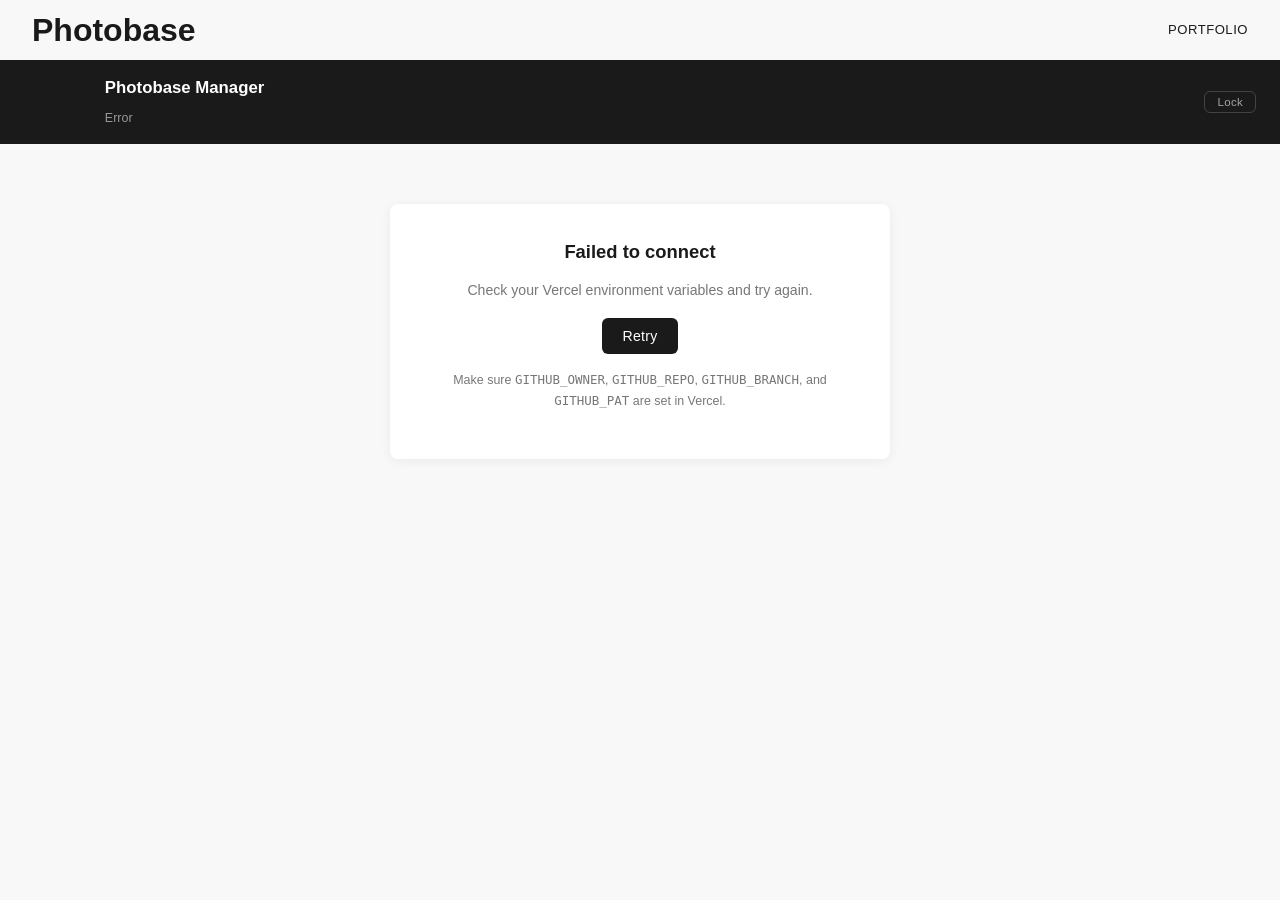
==== commit bcd9cb04: "Added middleware for admin login" ====
--- a/manage/index.html
+++ b/manage/index.html
@@ -361,6 +361,7 @@
           <span class="status-badge" id="status-text">Loading...</span>
         </div>
       </div>
+      <button class="btn btn-outline" onclick="adminLogout()" style="color:white;border-color:rgba(255,255,255,0.3);font-size:0.72rem;padding:4px 12px;opacity:0.6">Lock</button>
     </div>
 
     <div class="toolbar" id="toolbar" style="display:none">
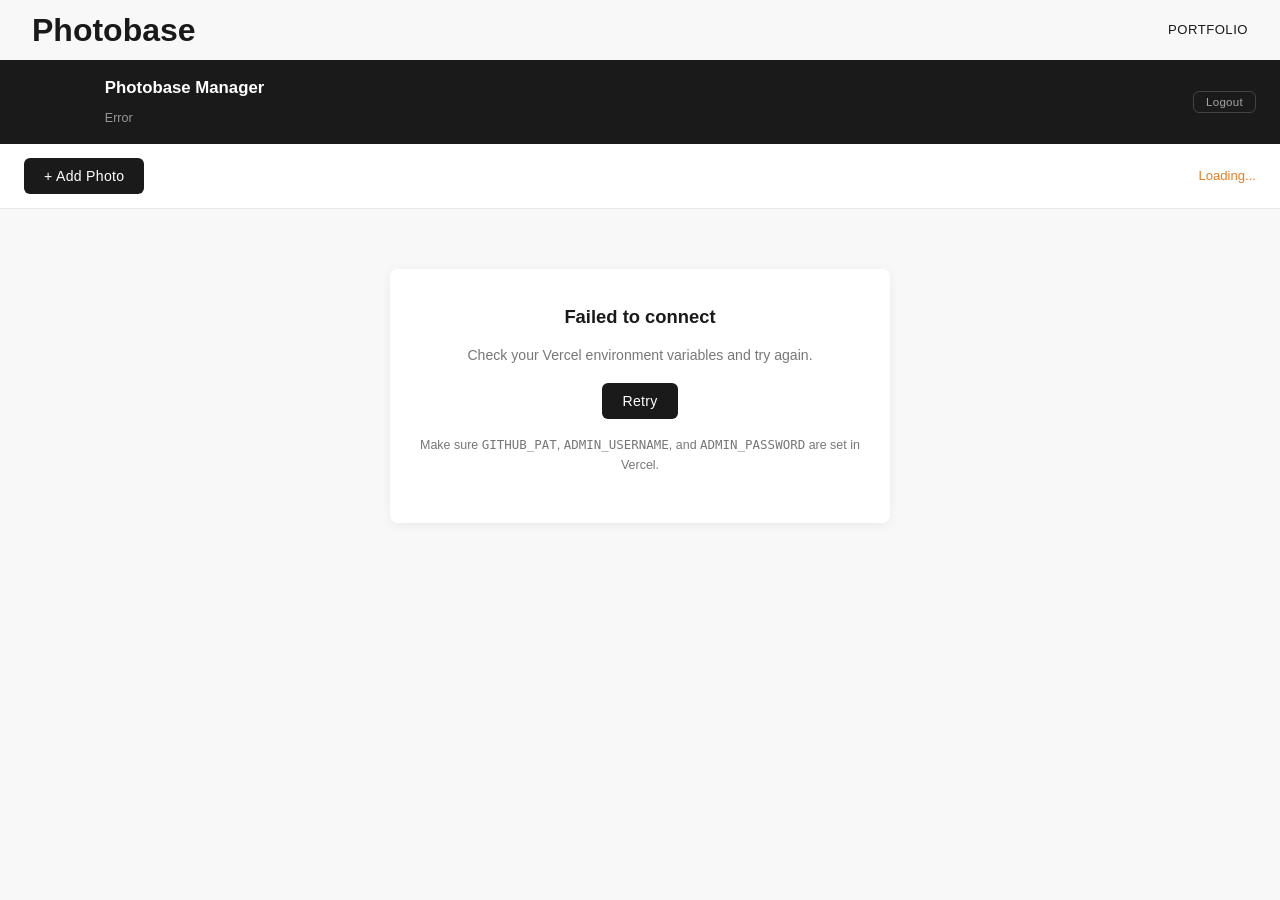
==== commit 5a416fd7: "fixed logout, overflow for categories, gallery improvements" ====
--- a/manage/index.html
+++ b/manage/index.html
@@ -361,12 +361,11 @@
           <span class="status-badge" id="status-text">Loading...</span>
         </div>
       </div>
-      <button class="btn btn-outline" onclick="adminLogout()" style="color:white;border-color:rgba(255,255,255,0.3);font-size:0.72rem;padding:4px 12px;opacity:0.6">Lock</button>
+      <button class="btn btn-outline" onclick="adminLogout()" style="color:white;border-color:rgba(255,255,255,0.3);font-size:0.72rem;padding:4px 12px;opacity:0.6">Logout</button>
     </div>
 
-    <div class="toolbar" id="toolbar" style="display:none">
+    <div class="toolbar" id="toolbar">
       <button class="btn btn-primary" onclick="openAddModal()">+ Add Photo</button>
-      <button class="btn btn-primary" onclick="saveChanges()" id="save-btn">Save Changes</button>
       <span class="save-status" id="save-status"></span>
     </div>
 
@@ -376,7 +375,7 @@
         <p id="error-message">Check your Vercel environment variables and try again.</p>
         <button class="btn btn-primary" onclick="loadGallery()">Retry</button>
         <p style="margin-top:16px;font-size:0.78rem;color:var(--text-secondary)">
-          Make sure <code>GITHUB_OWNER</code>, <code>GITHUB_REPO</code>, <code>GITHUB_BRANCH</code>, and <code>GITHUB_PAT</code> are set in Vercel.
+          Make sure <code>GITHUB_PAT</code>, <code>ADMIN_USERNAME</code>, and <code>ADMIN_PASSWORD</code> are set in Vercel.
         </p>
       </div>
     </div>
@@ -407,6 +406,11 @@
       <div class="form-group">
         <label for="photo-description">Description</label>
         <textarea id="photo-description" rows="3" placeholder="Optional description" maxlength="500"></textarea>
+      </div>
+
+      <div class="form-group" style="display:flex;align-items:center;gap:8px;padding:4px 0">
+        <input type="checkbox" id="photo-featured" style="width:16px;height:16px;cursor:pointer" />
+        <label for="photo-featured" style="margin:0;cursor:pointer">Show on homepage</label>
       </div>
 
       <div class="form-group">
--- a/style.css
+++ b/style.css
@@ -161,6 +161,16 @@
   color: white;
 }
 
+header nav a.nav-admin {
+  margin-left: 16px;
+  opacity: 0.5;
+  font-size: 0.72rem;
+}
+
+header nav a.nav-admin:hover {
+  opacity: 1;
+}
+
 .menu-backdrop {
   display: none;
 }
@@ -274,7 +284,15 @@
 /* ========== Gallery ========== */
 
 #gallery {
-  background: var(--surface);
+  background: var(--text);
+}
+
+#gallery .section-title {
+  color: white;
+}
+
+#gallery .section-subtitle {
+  color: rgba(255,255,255,0.5);
 }
 
 .filters {
@@ -285,12 +303,44 @@
   margin-bottom: 32px;
 }
 
+.filters-scroll {
+  flex-wrap: nowrap;
+  overflow-x: auto;
+  justify-content: flex-start;
+  -webkit-overflow-scrolling: touch;
+  scrollbar-width: none;
+  padding-bottom: 8px;
+}
+.filters-scroll::-webkit-scrollbar { display: none; }
+
+.filter-dropdown {
+  display: none;
+  padding: 8px 16px;
+  border: 1px solid rgba(255,255,255,0.2);
+  border-radius: 8px;
+  background: transparent;
+  color: rgba(255,255,255,0.8);
+  font-size: 0.85rem;
+  font-family: inherit;
+  cursor: pointer;
+  margin-bottom: 24px;
+  max-width: 300px;
+  width: 100%;
+}
+.filter-dropdown option { background: #111; color: white; }
+
+@media (max-width: 600px) {
+  .filter-dropdown { display: block; }
+  .filters-scroll { display: none; }
+  .filters.filters-scroll { display: none; }
+}
+
 .filter-btn {
   padding: 6px 18px;
-  border: 1px solid var(--border);
+  border: 1px solid rgba(255,255,255,0.2);
   border-radius: 20px;
   background: transparent;
-  color: var(--text-secondary);
+  color: rgba(255,255,255,0.6);
   cursor: pointer;
   font-size: 0.82rem;
   transition: all 0.2s;
@@ -298,14 +348,14 @@
 }
 
 .filter-btn:hover {
-  border-color: var(--text);
+  border-color: white;
+  color: white;
+}
+
+.filter-btn.active {
+  background: white;
   color: var(--text);
-}
-
-.filter-btn.active {
-  background: var(--text);
-  color: white;
-  border-color: var(--text);
+  border-color: white;
 }
 
 .photo-grid {
@@ -661,13 +711,18 @@
 .empty-state {
   text-align: center;
   padding: 60px 20px;
-  color: var(--text-secondary);
+  color: rgba(255,255,255,0.5);
 }
 
 .empty-state h2 {
   font-size: 1.3rem;
   margin-bottom: 8px;
-  color: var(--text);
+  color: white;
+}
+
+.empty-state a {
+  color: white;
+  text-decoration: underline;
 }
 
 /* ========== Responsive ========== */
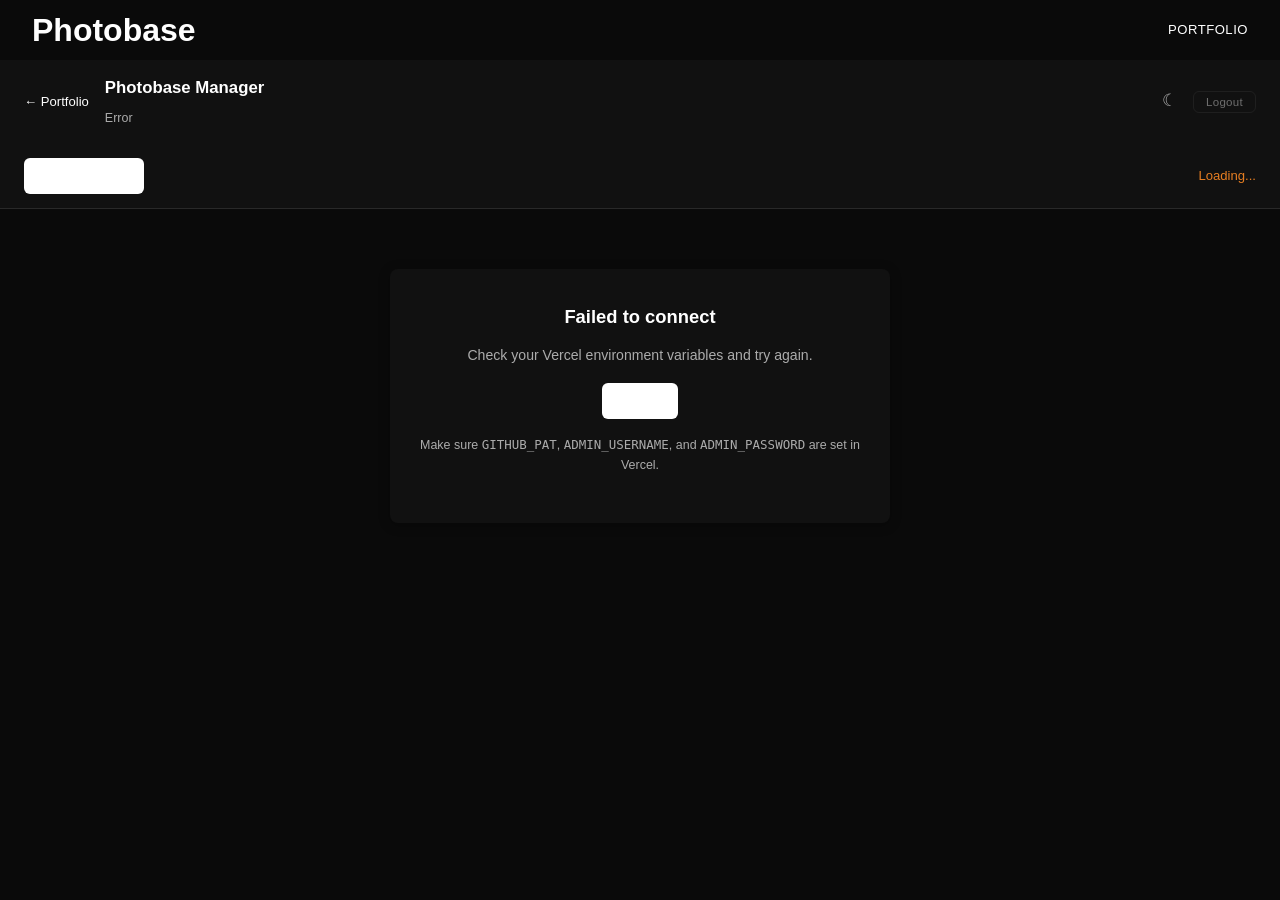
==== commit ea48c77c: "dark theme" ====
--- a/manage/index.html
+++ b/manage/index.html
@@ -5,6 +5,7 @@
   <meta name="viewport" content="width=device-width, initial-scale=1.0" />
   <title>Photobase &mdash; Manage</title>
   <link rel="stylesheet" href="../style.css" />
+  <script>!function(){var t=localStorage.getItem('photobase-theme')||'dark';document.documentElement.dataset.theme=t;window.toggleTheme=function(){var e=document.documentElement.dataset.theme;e=e==='dark'?'light':'dark';document.documentElement.dataset.theme=e;localStorage.setItem('photobase-theme',e)}}()</script>
   <style>
     .toolbar {
       display: flex;
@@ -31,8 +32,8 @@
       align-items: center;
       justify-content: space-between;
       padding: 14px 24px;
-      background: var(--text);
-      color: white;
+      background: var(--section-alt-bg);
+      color: var(--text);
     }
 
     .dashboard-header h2 {
@@ -42,7 +43,7 @@
 
     .dashboard-header .status-badge {
       font-size: 0.78rem;
-      color: rgba(255,255,255,0.55);
+      color: var(--text-secondary);
     }
 
     .admin-grid {
@@ -361,7 +362,10 @@
           <span class="status-badge" id="status-text">Loading...</span>
         </div>
       </div>
-      <button class="btn btn-outline" onclick="adminLogout()" style="color:white;border-color:rgba(255,255,255,0.3);font-size:0.72rem;padding:4px 12px;opacity:0.6">Logout</button>
+      <div style="display:flex;gap:8px;align-items:center">
+        <button class="theme-toggle" onclick="toggleTheme()" aria-label="Toggle theme" style="font-size:1.05rem;padding:2px 8px;position:static;color:var(--text-secondary)">&#9790;</button>
+        <button class="btn btn-outline" onclick="adminLogout()" style="color:var(--text-secondary);border-color:var(--border);font-size:0.72rem;padding:4px 12px;opacity:0.6">Logout</button>
+      </div>
     </div>
 
     <div class="toolbar" id="toolbar">
--- a/style.css
+++ b/style.css
@@ -5,18 +5,70 @@
 }
 
 :root {
-  --bg: #f8f8f8;
-  --surface: #ffffff;
-  --text: #1a1a1a;
-  --text-secondary: #777;
-  --text-light: #aaa;
-  --border: #e8e8e8;
-  --shadow: 0 2px 12px rgba(0,0,0,0.06);
+  --bg: #0a0a0a;
+  --surface: #111;
+  --text: #fff;
+  --text-secondary: rgba(255,255,255,0.65);
+  --text-muted: rgba(255,255,255,0.45);
+  --border: rgba(255,255,255,0.1);
+  --shadow: 0 2px 12px rgba(0,0,0,0.3);
+  --section-alt-bg: #111;
+  --hero-overlay: rgba(0,0,0,0.45);
+  --header-scrolled-bg: rgba(0,0,0,0.85);
+  --hamburger: #fff;
+  --filter-border: rgba(255,255,255,0.2);
+  --filter-text: rgba(255,255,255,0.6);
+  --filter-active-bg: #fff;
+  --filter-active-text: #1a1a1a;
+  --contact-social-border: rgba(255,255,255,0.3);
+  --contact-social-text: rgba(255,255,255,0.7);
+  --empty-text: rgba(255,255,255,0.5);
+  --empty-heading: #fff;
+  --insta-hover-bg: rgba(0,0,0,0.15);
+  --dropdown-bg: #111;
+  --dropdown-text: #fff;
+  --lightbox-bg: rgba(0,0,0,0.92);
+  --lbox-nav-bg: rgba(255,255,255,0.06);
+  --lbox-nav-hover: rgba(255,255,255,0.15);
+  --lbox-text: rgba(255,255,255,0.7);
+  --lbox-text-secondary: rgba(255,255,255,0.5);
+  --lbox-close: #fff;
   --radius: 8px;
   --header-height: 60px;
   --section-padding: 80px 0;
   --content-width: 1200px;
   --font: -apple-system, BlinkMacSystemFont, 'Segoe UI', Roboto, Oxygen, Ubuntu, sans-serif;
+}
+
+[data-theme="light"] {
+  --bg: #f5f5f5;
+  --surface: #fff;
+  --text: #1a1a1a;
+  --text-secondary: #777;
+  --text-muted: #aaa;
+  --border: #e0e0e0;
+  --shadow: 0 2px 12px rgba(0,0,0,0.06);
+  --section-alt-bg: #eee;
+  --hero-overlay: rgba(0,0,0,0.25);
+  --header-scrolled-bg: rgba(255,255,255,0.97);
+  --hamburger: #1a1a1a;
+  --filter-border: rgba(0,0,0,0.15);
+  --filter-text: rgba(0,0,0,0.5);
+  --filter-active-bg: #1a1a1a;
+  --filter-active-text: #fff;
+  --contact-social-border: rgba(0,0,0,0.2);
+  --contact-social-text: rgba(0,0,0,0.5);
+  --empty-text: rgba(0,0,0,0.4);
+  --empty-heading: #1a1a1a;
+  --insta-hover-bg: rgba(0,0,0,0.05);
+  --dropdown-bg: #fff;
+  --dropdown-text: #1a1a1a;
+  --lightbox-bg: rgba(0,0,0,0.85);
+  --lbox-nav-bg: rgba(255,255,255,0.1);
+  --lbox-nav-hover: rgba(255,255,255,0.2);
+  --lbox-text: rgba(255,255,255,0.8);
+  --lbox-text-secondary: rgba(255,255,255,0.6);
+  --lbox-close: #fff;
 }
 
 html {
@@ -80,8 +132,8 @@
 }
 
 .btn-primary {
-  background: var(--text);
-  color: white;
+  background: #1a1a1a;
+  color: #fff;
 }
 
 .btn-primary:hover {
@@ -112,7 +164,7 @@
 }
 
 header.scrolled {
-  background: rgba(255,255,255,0.97);
+  background: var(--header-scrolled-bg);
   box-shadow: 0 1px 8px rgba(0,0,0,0.08);
   backdrop-filter: blur(8px);
 }
@@ -126,8 +178,16 @@
   font-size: 1.1rem;
   font-weight: 600;
   letter-spacing: 0.5px;
-  color: white;
+  color: #fff;
   transition: color 0.3s;
+}
+
+[data-theme="light"] .logo {
+  color: var(--text);
+}
+
+[data-theme="light"] header:not(.scrolled) .logo {
+  color: #fff;
 }
 
 header nav {
@@ -145,7 +205,15 @@
 }
 
 header nav a:hover {
-  color: white;
+  color: #fff;
+}
+
+[data-theme="light"] header:not(.scrolled) nav a {
+  color: rgba(255,255,255,0.8);
+}
+
+[data-theme="light"] header:not(.scrolled) nav a:hover {
+  color: #fff;
 }
 
 header.scrolled nav a {
@@ -158,7 +226,7 @@
 }
 
 header nav a.active {
-  color: white;
+  color: #fff;
 }
 
 header nav a.nav-admin {
@@ -169,6 +237,38 @@
 
 header nav a.nav-admin:hover {
   opacity: 1;
+}
+
+.theme-toggle {
+  background: none;
+  border: none;
+  cursor: pointer;
+  font-size: 1.05rem;
+  line-height: 1;
+  padding: 4px 8px;
+  color: rgba(255,255,255,0.7);
+  transition: color 0.2s;
+  font-family: inherit;
+}
+
+.theme-toggle:hover {
+  color: #fff;
+}
+
+[data-theme="light"] header:not(.scrolled) .theme-toggle {
+  color: rgba(255,255,255,0.7);
+}
+
+[data-theme="light"] header:not(.scrolled) .theme-toggle:hover {
+  color: #fff;
+}
+
+header.scrolled .theme-toggle {
+  color: var(--text-secondary);
+}
+
+header.scrolled .theme-toggle:hover {
+  color: var(--text);
 }
 
 .menu-backdrop {
@@ -198,7 +298,7 @@
   display: block;
   width: 22px;
   height: 2px;
-  background: white;
+  background: var(--hamburger);
   margin: 5px 0;
   transition: all 0.3s;
   border-radius: 1px;
@@ -243,7 +343,7 @@
 .hero-overlay {
   position: absolute;
   inset: 0;
-  background: rgba(0,0,0,0.45);
+  background: var(--hero-overlay);
 }
 
 .hero-content {
@@ -284,15 +384,15 @@
 /* ========== Gallery ========== */
 
 #gallery {
-  background: var(--text);
+  background: var(--section-alt-bg);
 }
 
 #gallery .section-title {
-  color: white;
+  color: var(--text);
 }
 
 #gallery .section-subtitle {
-  color: rgba(255,255,255,0.5);
+  color: var(--text-secondary);
 }
 
 .filters {
@@ -316,10 +416,10 @@
 .filter-dropdown {
   display: none;
   padding: 8px 16px;
-  border: 1px solid rgba(255,255,255,0.2);
+  border: 1px solid var(--filter-border);
   border-radius: 8px;
   background: transparent;
-  color: rgba(255,255,255,0.8);
+  color: var(--text);
   font-size: 0.85rem;
   font-family: inherit;
   cursor: pointer;
@@ -327,7 +427,7 @@
   max-width: 300px;
   width: 100%;
 }
-.filter-dropdown option { background: #111; color: white; }
+.filter-dropdown option { background: var(--dropdown-bg); color: var(--dropdown-text); }
 
 @media (max-width: 600px) {
   .filter-dropdown { display: block; }
@@ -337,10 +437,10 @@
 
 .filter-btn {
   padding: 6px 18px;
-  border: 1px solid rgba(255,255,255,0.2);
+  border: 1px solid var(--filter-border);
   border-radius: 20px;
   background: transparent;
-  color: rgba(255,255,255,0.6);
+  color: var(--filter-text);
   cursor: pointer;
   font-size: 0.82rem;
   transition: all 0.2s;
@@ -348,14 +448,14 @@
 }
 
 .filter-btn:hover {
-  border-color: white;
-  color: white;
+  border-color: var(--text);
+  color: var(--text);
 }
 
 .filter-btn.active {
-  background: white;
-  color: var(--text);
-  border-color: white;
+  background: var(--filter-active-bg);
+  color: var(--filter-active-text);
+  border-color: var(--filter-active-bg);
 }
 
 .photo-grid {
@@ -511,26 +611,26 @@
 
 #contact {
   text-align: center;
-  background: var(--text);
-  color: white;
+  background: var(--section-alt-bg);
+  color: var(--text);
 }
 
 #contact .section-subtitle {
-  color: rgba(255,255,255,0.6);
+  color: var(--text-secondary);
 }
 
 .contact-email {
   display: inline-block;
   font-size: 1.3rem;
   font-weight: 300;
-  color: rgba(255,255,255,0.85);
+  color: var(--text-secondary);
   margin-bottom: 32px;
   letter-spacing: 0.5px;
   transition: color 0.2s;
 }
 
 .contact-email:hover {
-  color: white;
+  color: var(--text);
 }
 
 .contact-social {
@@ -546,16 +646,16 @@
   width: 44px;
   height: 44px;
   border-radius: 50%;
-  border: 1px solid rgba(255,255,255,0.3);
-  color: rgba(255,255,255,0.7);
+  border: 1px solid var(--contact-social-border);
+  color: var(--contact-social-text);
   font-size: 0.8rem;
   text-transform: uppercase;
   transition: all 0.2s;
 }
 
 .contact-social a:hover {
-  border-color: white;
-  color: white;
+  border-color: var(--text);
+  color: var(--text);
 }
 
 /* ========== Instagram ========== */
@@ -597,7 +697,7 @@
 }
 
 .insta-grid a:hover::after {
-  background: rgba(0,0,0,0.15);
+  background: var(--insta-hover-bg);
 }
 
 .insta-grid img {
@@ -617,7 +717,7 @@
   text-align: center;
   padding: 24px;
   font-size: 0.82rem;
-  color: var(--text-light);
+  color: var(--text-muted);
   border-top: 1px solid var(--border);
 }
 
@@ -626,7 +726,7 @@
 .lightbox-overlay {
   position: fixed;
   inset: 0;
-  background: rgba(0,0,0,0.92);
+  background: var(--lightbox-bg);
   z-index: 2000;
   display: flex;
   align-items: center;
@@ -652,7 +752,7 @@
   right: 0;
   background: none;
   border: none;
-  color: white;
+  color: var(--lbox-close);
   font-size: 2rem;
   cursor: pointer;
   padding: 4px 8px;
@@ -667,9 +767,9 @@
   position: absolute;
   top: 50%;
   transform: translateY(-50%);
-  background: rgba(255,255,255,0.06);
+  background: var(--lbox-nav-bg);
   border: none;
-  color: white;
+  color: var(--lbox-close);
   font-size: 1.5rem;
   padding: 16px 10px;
   cursor: pointer;
@@ -680,7 +780,7 @@
 }
 
 .lightbox-nav:hover {
-  background: rgba(255,255,255,0.15);
+  background: var(--lbox-nav-hover);
   opacity: 1;
 }
 
@@ -692,7 +792,7 @@
   bottom: -48px;
   left: 0;
   right: 0;
-  color: rgba(255,255,255,0.7);
+  color: var(--lbox-text);
   text-align: center;
 }
 
@@ -703,7 +803,7 @@
 
 .lightbox-info p {
   font-size: 0.85rem;
-  color: rgba(255,255,255,0.5);
+  color: var(--lbox-text-secondary);
 }
 
 /* ========== Empty State ========== */
@@ -711,17 +811,17 @@
 .empty-state {
   text-align: center;
   padding: 60px 20px;
-  color: rgba(255,255,255,0.5);
+  color: var(--empty-text);
 }
 
 .empty-state h2 {
   font-size: 1.3rem;
   margin-bottom: 8px;
-  color: white;
+  color: var(--empty-heading);
 }
 
 .empty-state a {
-  color: white;
+  color: var(--text);
   text-decoration: underline;
 }
 
